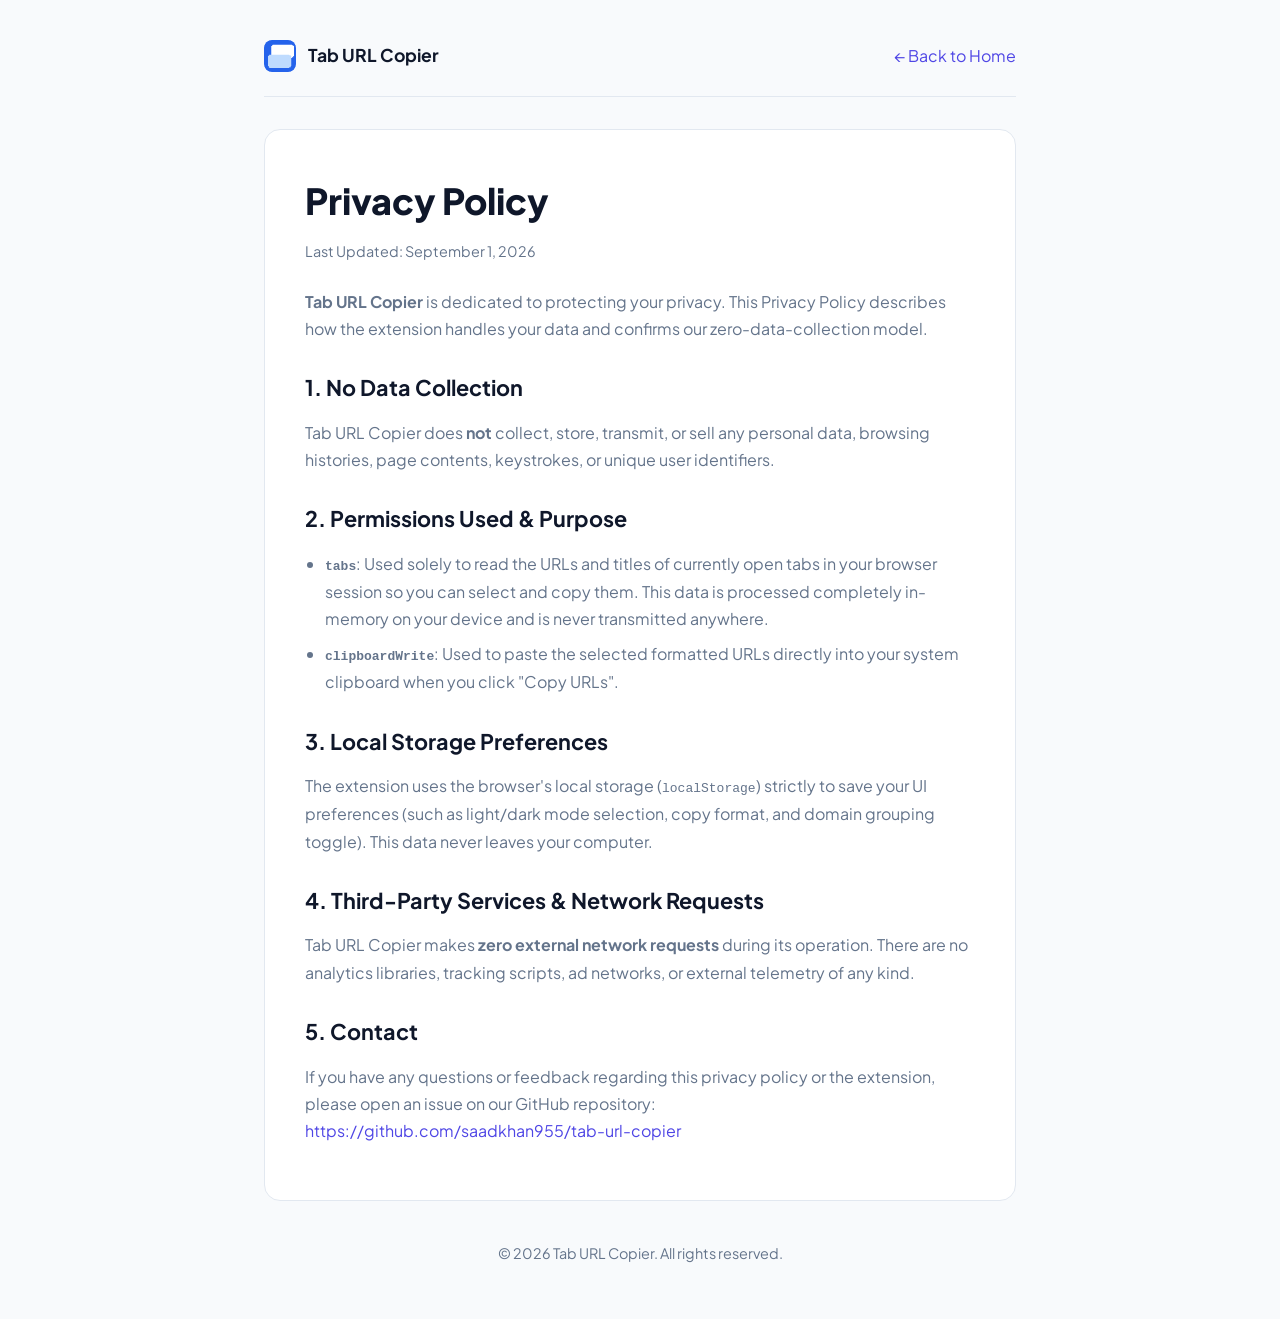
==== public/privacy.html @ e570a5dd "feat: Add landing page, privacy policy, static assets and wrangler config for Cloudflare" ====
<!DOCTYPE html>
<html lang="en">
<head>
  <meta charset="UTF-8" />
  <meta name="viewport" content="width=device-width, initial-scale=1.0" />
  <title>Privacy Policy — Tab URL Copier</title>
  <meta name="description" content="Privacy Policy for Tab URL Copier Chrome Extension." />
  <link rel="icon" type="image/png" href="assets/icon48.png" />

  <link rel="preconnect" href="https://fonts.googleapis.com" />
  <link rel="preconnect" href="https://fonts.gstatic.com" crossorigin />
  <link href="https://fonts.googleapis.com/css2?family=Plus+Jakarta+Sans:wght@400;500;600;700;800&display=swap" rel="stylesheet" />

  <style>
    :root {
      --primary: #4f46e5;
      --primary-hover: #4338ca;
      --text-main: #0f172a;
      --text-muted: #64748b;
      --bg-page: #f8fafc;
      --bg-card: #ffffff;
      --border-color: #e2e8f0;
      --radius-lg: 16px;
      --radius-md: 12px;
      --radius-sm: 8px;
    }

    @media (prefers-color-scheme: dark) {
      :root {
        --text-main: #f8fafc;
        --text-muted: #94a3b8;
        --bg-page: #0b0f19;
        --bg-card: #131b2e;
        --border-color: #1e293b;
      }
    }

    * {
      box-sizing: border-box;
      margin: 0;
      padding: 0;
    }

    body {
      font-family: 'Plus Jakarta Sans', -apple-system, BlinkMacSystemFont, 'Segoe UI', Roboto, sans-serif;
      background-color: var(--bg-page);
      color: var(--text-main);
      line-height: 1.7;
    }

    .container {
      max-width: 800px;
      margin: 0 auto;
      padding: 40px 24px;
    }

    .navbar {
      display: flex;
      align-items: center;
      justify-content: space-between;
      padding-bottom: 24px;
      margin-bottom: 32px;
      border-bottom: 1px solid var(--border-color);
    }

    .brand {
      display: flex;
      align-items: center;
      gap: 12px;
      font-weight: 700;
      font-size: 1.1rem;
      color: var(--text-main);
      text-decoration: none;
    }

    .brand img {
      width: 32px;
      height: 32px;
      border-radius: 8px;
    }

    .card {
      background: var(--bg-card);
      border: 1px solid var(--border-color);
      border-radius: var(--radius-lg);
      padding: 40px;
    }

    h1 {
      font-size: 2.25rem;
      font-weight: 800;
      margin-bottom: 8px;
    }

    .last-updated {
      color: var(--text-muted);
      font-size: 0.9rem;
      margin-bottom: 24px;
      display: block;
    }

    h2 {
      font-size: 1.35rem;
      font-weight: 700;
      margin: 28px 0 12px;
      color: var(--text-main);
    }

    p, ul {
      color: var(--text-muted);
      margin-bottom: 16px;
    }

    ul {
      padding-left: 20px;
    }

    li {
      margin-bottom: 8px;
    }

    footer {
      text-align: center;
      margin-top: 40px;
      color: var(--text-muted);
      font-size: 0.9rem;
    }

    a {
      color: var(--primary);
      text-decoration: none;
    }

    a:hover {
      text-decoration: underline;
    }
  </style>
</head>
<body>

  <div class="container">
    <nav class="navbar">
      <a href="index.html" class="brand">
        <img src="assets/icon48.png" alt="Tab URL Copier Logo" />
        <span>Tab URL Copier</span>
      </a>
      <a href="index.html">← Back to Home</a>
    </nav>

    <main class="card">
      <h1>Privacy Policy</h1>
      <span class="last-updated">Last Updated: September 1, 2026</span>

      <p>
        <strong>Tab URL Copier</strong> is dedicated to protecting your privacy. This Privacy Policy describes how the extension handles your data and confirms our zero-data-collection model.
      </p>

      <h2>1. No Data Collection</h2>
      <p>
        Tab URL Copier does <strong>not</strong> collect, store, transmit, or sell any personal data, browsing histories, page contents, keystrokes, or unique user identifiers.
      </p>

      <h2>2. Permissions Used & Purpose</h2>
      <ul>
        <li>
          <strong><code>tabs</code></strong>: Used solely to read the URLs and titles of currently open tabs in your browser session so you can select and copy them. This data is processed completely in-memory on your device and is never transmitted anywhere.
        </li>
        <li>
          <strong><code>clipboardWrite</code></strong>: Used to paste the selected formatted URLs directly into your system clipboard when you click "Copy URLs".
        </li>
      </ul>

      <h2>3. Local Storage Preferences</h2>
      <p>
        The extension uses the browser's local storage (<code>localStorage</code>) strictly to save your UI preferences (such as light/dark mode selection, copy format, and domain grouping toggle). This data never leaves your computer.
      </p>

      <h2>4. Third-Party Services & Network Requests</h2>
      <p>
        Tab URL Copier makes <strong>zero external network requests</strong> during its operation. There are no analytics libraries, tracking scripts, ad networks, or external telemetry of any kind.
      </p>

      <h2>5. Contact</h2>
      <p>
        If you have any questions or feedback regarding this privacy policy or the extension, please open an issue on our GitHub repository:
        <br />
        <a href="https://github.com/saadkhan955/tab-url-copier" target="_blank" rel="noopener">https://github.com/saadkhan955/tab-url-copier</a>
      </p>
    </main>

    <footer>
      <p>© 2026 Tab URL Copier. All rights reserved.</p>
    </footer>
  </div>

</body>
</html>
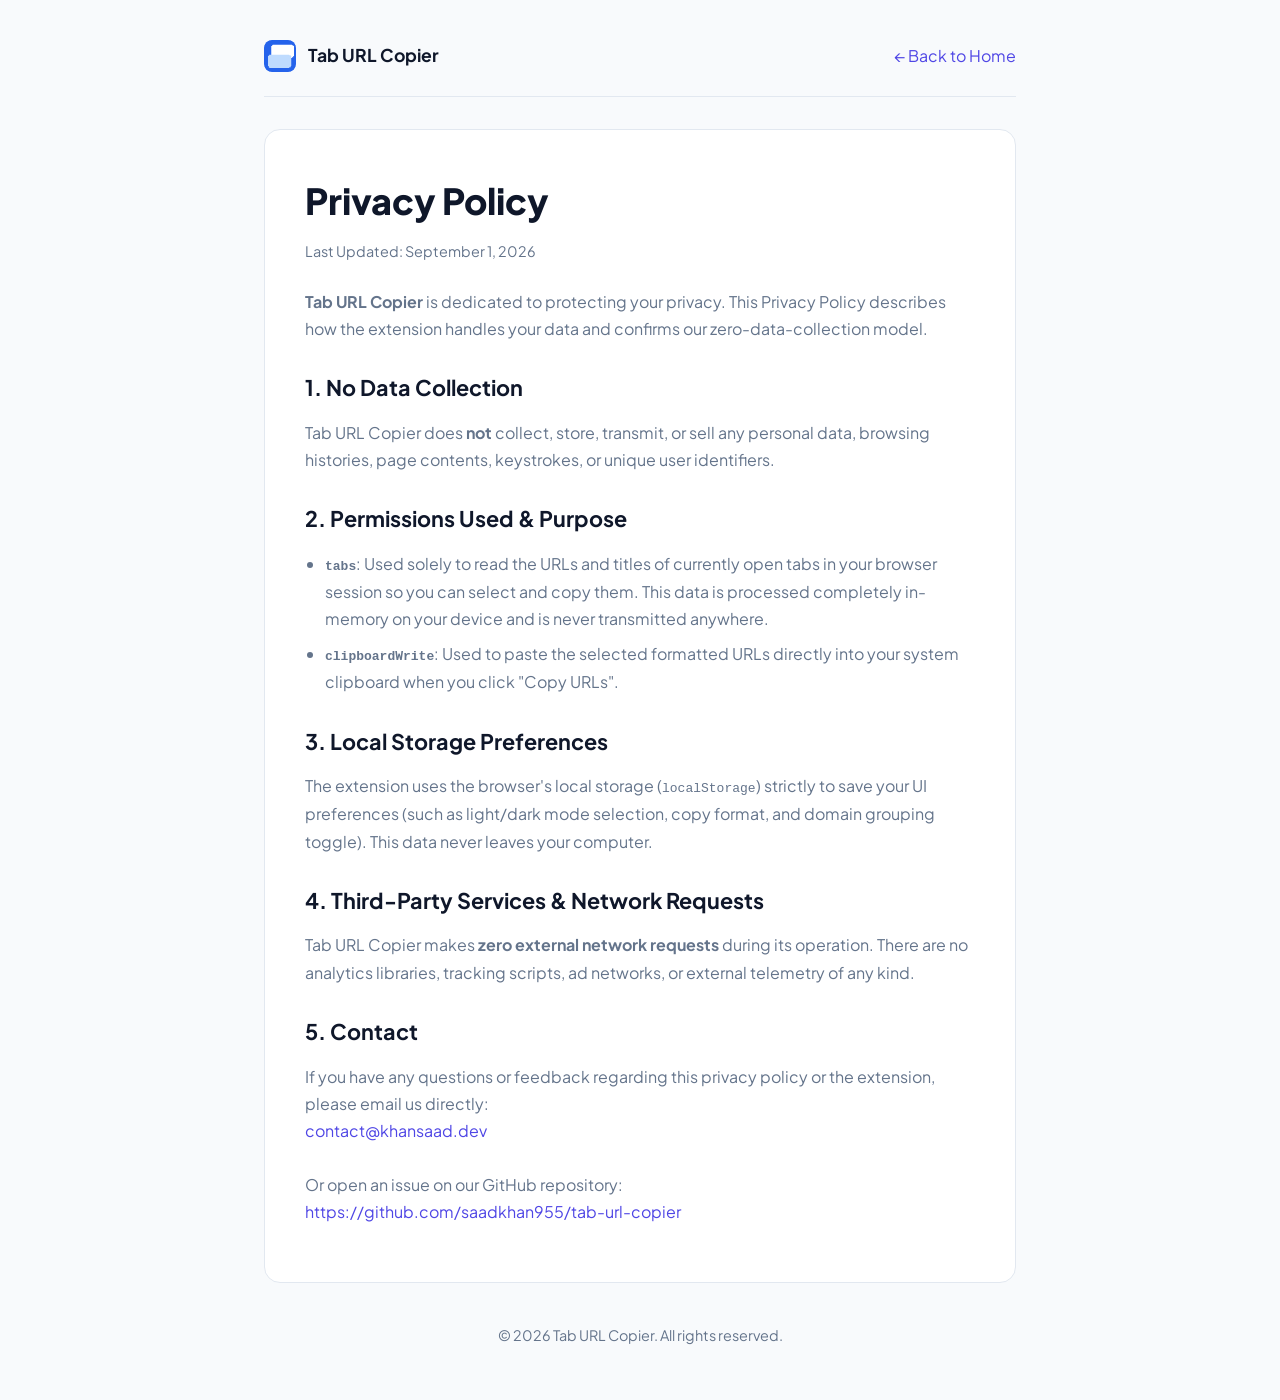
==== commit 12d695e1: "chore(contact): update official support and privacy email to contact@khansaad.dev" ====
--- a/public/privacy.html
+++ b/public/privacy.html
@@ -5,6 +5,7 @@
   <meta name="viewport" content="width=device-width, initial-scale=1.0" />
   <title>Privacy Policy — Tab URL Copier</title>
   <meta name="description" content="Privacy Policy for Tab URL Copier Chrome Extension." />
+  <link rel="canonical" href="https://tuc.khansaad.dev/privacy.html" />
   <link rel="icon" type="image/png" href="assets/icon48.png" />
 
   <link rel="preconnect" href="https://fonts.googleapis.com" />
@@ -182,7 +183,11 @@
 
       <h2>5. Contact</h2>
       <p>
-        If you have any questions or feedback regarding this privacy policy or the extension, please open an issue on our GitHub repository:
+        If you have any questions or feedback regarding this privacy policy or the extension, please email us directly:
+        <br />
+        <a href="mailto:contact@khansaad.dev">contact@khansaad.dev</a>
+        <br /><br />
+        Or open an issue on our GitHub repository:
         <br />
         <a href="https://github.com/saadkhan955/tab-url-copier" target="_blank" rel="noopener">https://github.com/saadkhan955/tab-url-copier</a>
       </p>
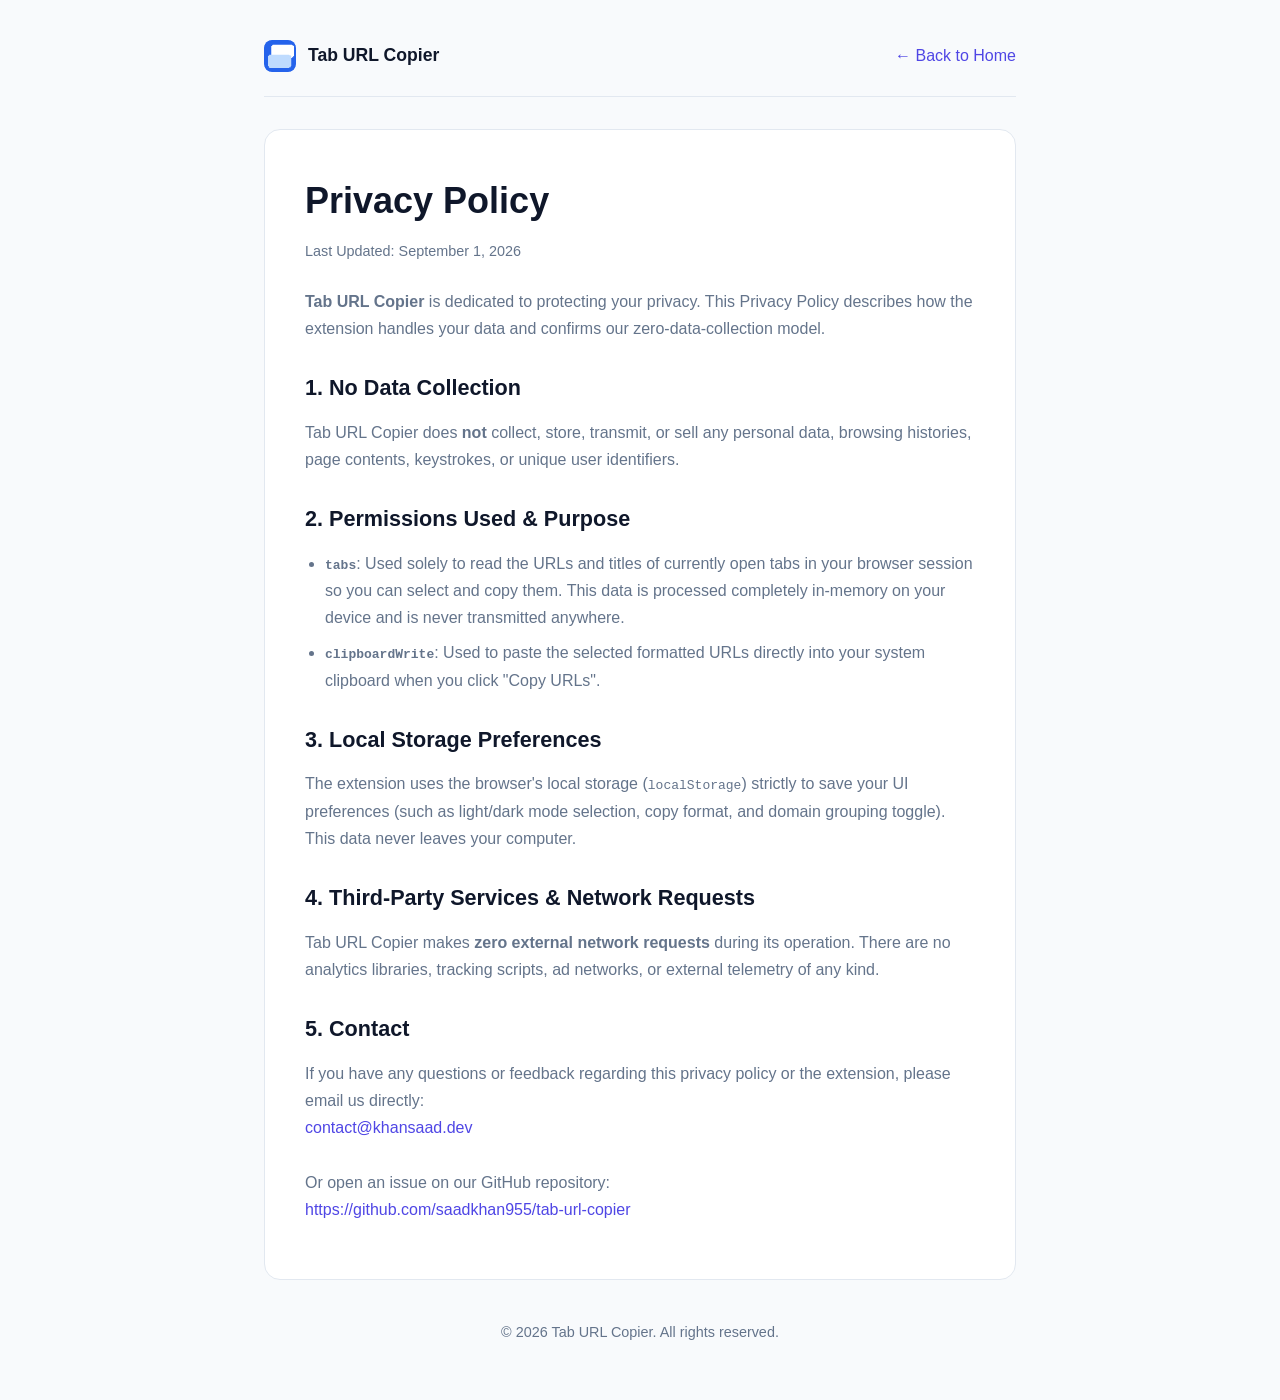
==== commit 92aab1ef: "feat: upgrade Tab URL Copier landing page with problem-focused hero, 13.9KB proof strip, workflow na" ====
--- a/public/privacy.html
+++ b/public/privacy.html
@@ -7,10 +7,6 @@
   <meta name="description" content="Privacy Policy for Tab URL Copier Chrome Extension." />
   <link rel="canonical" href="https://tuc.khansaad.dev/privacy.html" />
   <link rel="icon" type="image/png" href="assets/icon48.png" />
-
-  <link rel="preconnect" href="https://fonts.googleapis.com" />
-  <link rel="preconnect" href="https://fonts.gstatic.com" crossorigin />
-  <link href="https://fonts.googleapis.com/css2?family=Plus+Jakarta+Sans:wght@400;500;600;700;800&display=swap" rel="stylesheet" />
 
   <style>
     :root {
@@ -43,7 +39,7 @@
     }
 
     body {
-      font-family: 'Plus Jakarta Sans', -apple-system, BlinkMacSystemFont, 'Segoe UI', Roboto, sans-serif;
+      font-family: -apple-system, BlinkMacSystemFont, "Segoe UI", Roboto, Helvetica, Arial, sans-serif;
       background-color: var(--bg-page);
       color: var(--text-main);
       line-height: 1.7;
